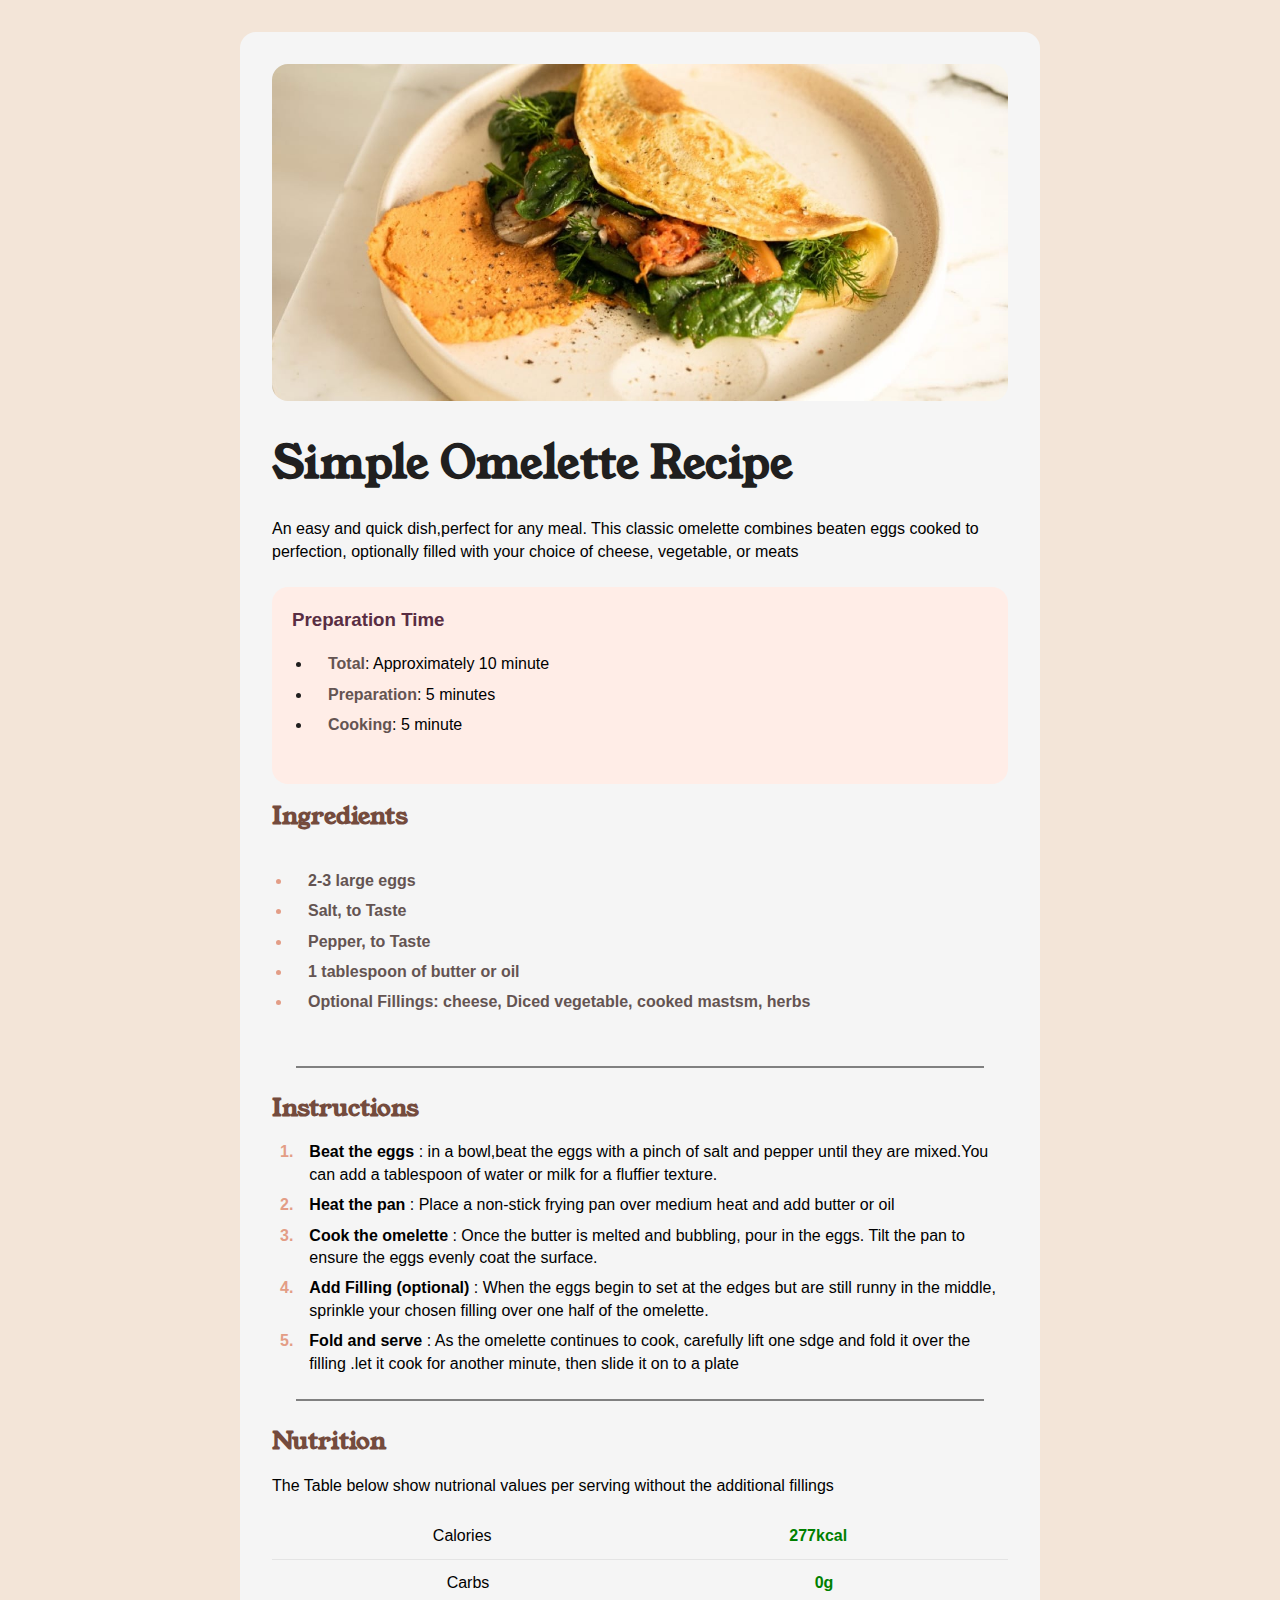
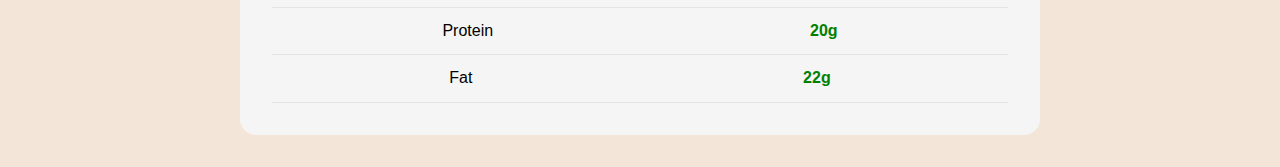
==== index.html @ 46818f7f "Add files via upload" ====
<!DOCTYPE html>
<html lang="en">
<head>
    <meta charset="UTF-8">
    <meta name="viewport" content="width=device-width, initial-scale=1.0">
    <title>Menue</title>
    <link rel="stylesheet" href="style.css">
</head>
<body>
    <div class="Topline">
    <div class="im">
        <img src="/images/image-omelette.jpeg" alt="food">
    </div>
        <div class="info">
            <h1>Simple Omelette Recipe</h1>
            <p class="read">
               An easy and quick dish,perfect for any meal. This classic omelette combines
                beaten eggs cooked to perfection, optionally filled with
                your choice of cheese, vegetable, or meats
            </p>
        
         <div class="cook">
            <h3>Preparation Time</h3>
            <ul>
                <li><span>Total</span>: Approximately 10 minute</li>
                <li><span>Preparation</span>: 5 minutes</li>
                <li><span>Cooking</span>: 5 minute</li>
            </ul>
         </div>
         <div class="ing">
             <h2>Ingredients</h2>
             <ul>
                <li><span> 2-3 large eggs</span></li>
                <li><span> Salt, to Taste</span></li>
                <li><span> Pepper, to Taste</span></li>
                <li><span> 1 tablespoon of butter or oil</span></li>
                <li><span> Optional Fillings: cheese, Diced vegetable, cooked mastsm, herbs</span></li>
             </ul>
         </div>
         <hr>
         <div class="ins">
            <h2>Instructions</h2>
            <div class="step">
                  <div class="note">1.</div>
                  <p>
                    <span>Beat the eggs</span>
                    : in a bowl,beat the eggs with a pinch of
                salt and pepper until they are mixed.You can add a tablespoon of water or milk
            for a fluffier texture.
                  </p>
                </div>
                <div class="step">
                    <div class="note">2.</div>
                <p>
                    <span>Heat the pan</span>
                    : Place a non-stick frying pan over medium heat and add butter or oil
                </p>
                </div>
               <div class="step">
                <div class="note">3.</div>
                <p>
                    <span>Cook the omelette</span>
                    : Once the butter is melted and bubbling, pour in the eggs.  
                    Tilt the pan to ensure the eggs evenly coat the surface.
                </p>
               </div>
            <div class="step">
                <div class="note">4.</div>
            <p>
                <span>Add Filling (optional)</span>
                : When the eggs begin to set at the edges but are still runny in the middle, 
            sprinkle your chosen filling over one half of the omelette.
            </p>
            </div>
            <div class="step">
                <div class="note">5.</div>
            <p>
                <span>Fold and serve</span>
                :  As the omelette continues to cook, carefully lift one sdge and fold it over
                the filling .let it cook for another minute, then slide it on to a plate
            </p>
            </div>
        </div>
        <hr>

        <div class="include">
             <h2>Nutrition</h2>
             <p class="nuin">
                The Table below show nutrional values per serving without the additional fillings
             </p>

             <div class="table">
                
                    <div class="ta">
                        <p>Calories</p>
                        <p class="pers">277kcal</p>
                    </div>
                    <div class="ta">
                        <p>Carbs</p>
                        <p class="pers">0g</p>
                    </div>
                    <div class="ta">
                        <p>Protein</p>
                        <p class="pers">20g</p>
                    </div>
                    <div class="ta">
                        <p>Fat</p>
                        <p class="pers">22g</p>
                    </div>
             </div>
        </div>
    </div>

</body>
</html>
---- style.css ----
@import url('https://fonts.googleapis.com/css2?family=Inter:wght@500&family=Prata&family=Young+Serif&display=swap');
*{
    margin: 0;
    padding: 0;
    box-sizing: border-box;
}
body{
    background-color:#f3e5d8 ;
    min-height: 1080px;
    font-family: 'outfit',sans-serif;
    line-height: 1.4;
    display: grid;
    place-content: center;
}
img{
    max-width: 100%;
    display: block;
}
h1, h2{
    font-family: 'Young Serif', serif;
    font-weight: 800;
}
h3 {
    color: #592d43;
 }
h1{
    color: #201f1f ;
    font-size: 44px;
}
h2{
    color:#744B3D ;
    margin-bottom: 16px;
}
.ing{
    margin: 16px 0;
}

 ul{
    padding: 20px;
 }
 ul li::marker{
    color: #201f1f;
    font-weight: bold;
 }
 ul li {
    margin-bottom: 8px;
 }
 ul li span{
    color: #645452;
    margin-left: 16px;
    font-weight: 700;
 }
 hr{
    margin: 24px;
    border: 1px solid gray;
 }
 .Topline{
     max-width: 800px;
     background-color: whitesmoke;
     margin: 32px;
     border-radius: 16px;
 }
 .Topline .im{
    padding: 32px;
    border-radius: 16px;
 }
 .Topline .im img{
    border-radius: 16px;
 }
 .info{
    padding: 0 32px 32px 32px;
 }
 .read{
    margin: 24px 0;
 }
 .cook{
    background-color: #FFEDE7;
    padding: 20px;
    border-radius: 16px;
 }
.ing ul li::marker {
    color: #e39d86
}

.step{
     padding-left:8px;
     margin-bottom: 8px;
     display: flex;
}
.ins .step .note{
    color: #e39d86;
    margin-right: 16px;
    font-weight: 600;
}
.ins .step p span{
    font-weight: 600;
}

.include li{
    margin-bottom: 8px;
}
.include li span{
    font-weight: 700;
}
.nuin{
    margin-top: 16px;
}
.include .nuin{
    margin-bottom: 16px;
}
.table .ta{
    padding: 12px;
    display: flex;
    align-items: center;
    justify-content: space-around;
    border-bottom: 1px solid #e4e4e4;
}
.pers{
   color: green;
   font-weight: 600;
}
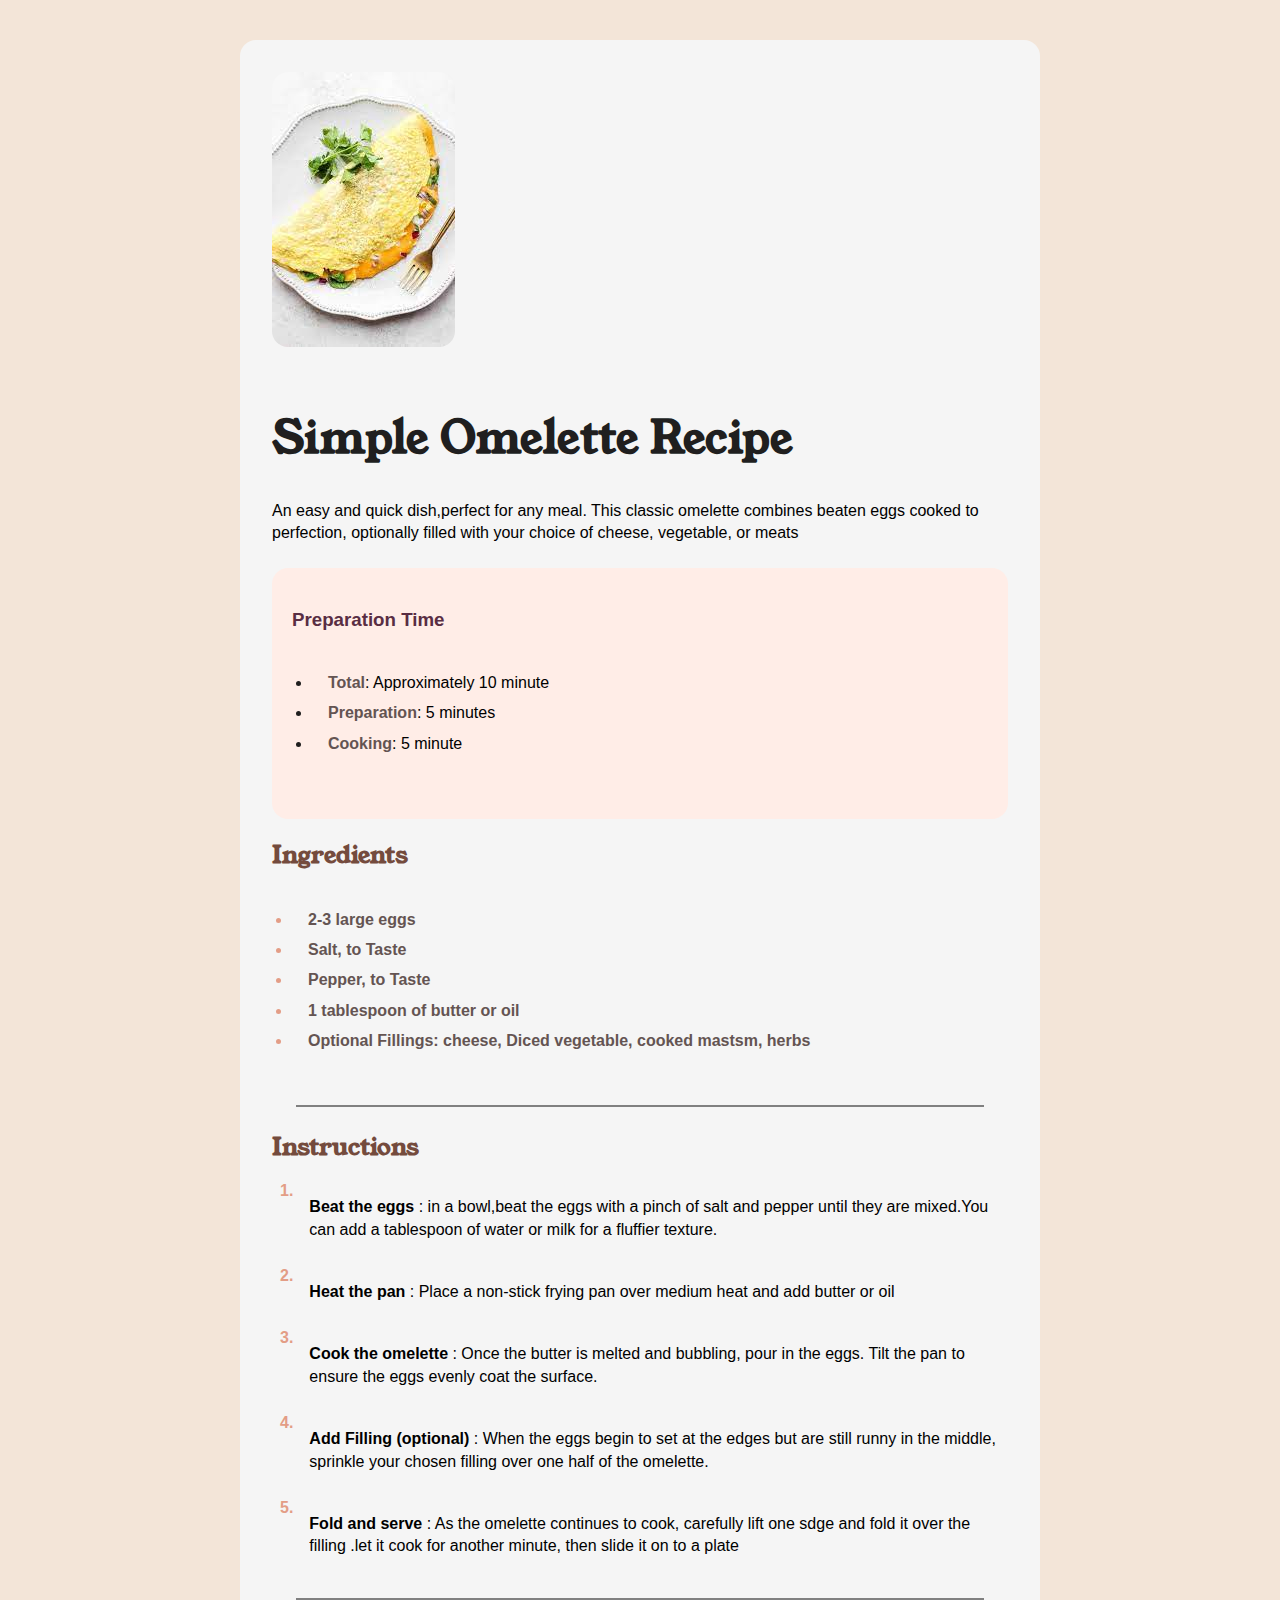
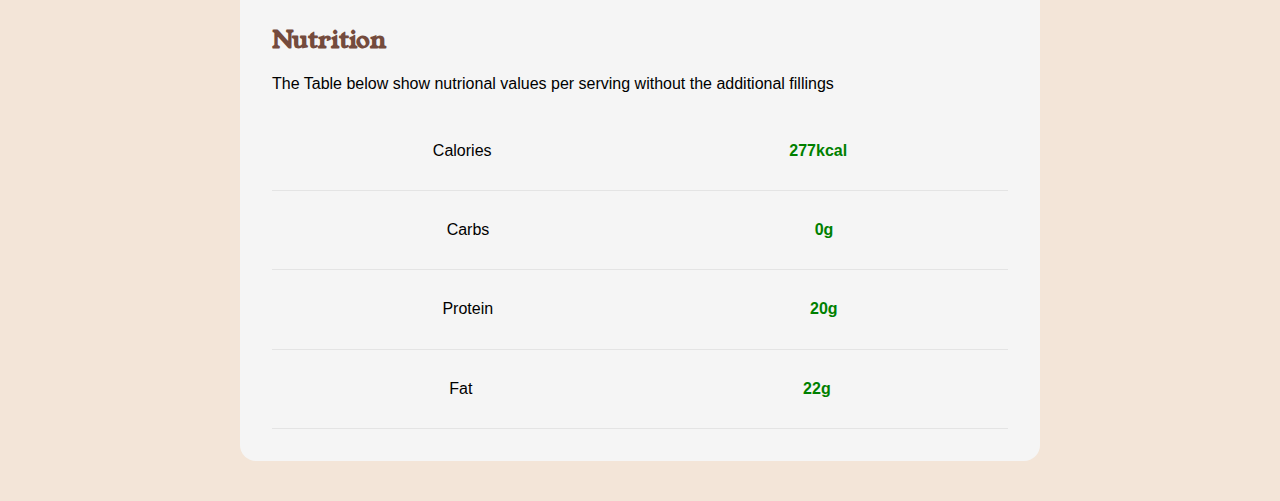
==== commit e2d86ad0: "Update index.html" ====
--- a/index.html
+++ b/index.html
@@ -9,7 +9,7 @@
 <body>
     <div class="Topline">
     <div class="im">
-        <img src="/images/image-omelette.jpeg" alt="food">
+        <img src="[data-uri]" alt="food">
     </div>
         <div class="info">
             <h1>Simple Omelette Recipe</h1>
@@ -112,4 +112,4 @@
     </div>
 
 </body>
-</html>+</html>
--- a/style.css
+++ b/style.css
@@ -1,4 +1,5 @@
 @import url('https://fonts.googleapis.com/css2?family=Inter:wght@500&family=Prata&family=Young+Serif&display=swap');
+@import url('https://fonts.googleapis.com/css2?family=Inter:wght@500&family=Outfit:wght@100..900&family=Prata&family=Young+Serif&display=swap')
 *{
     margin: 0;
     padding: 0;
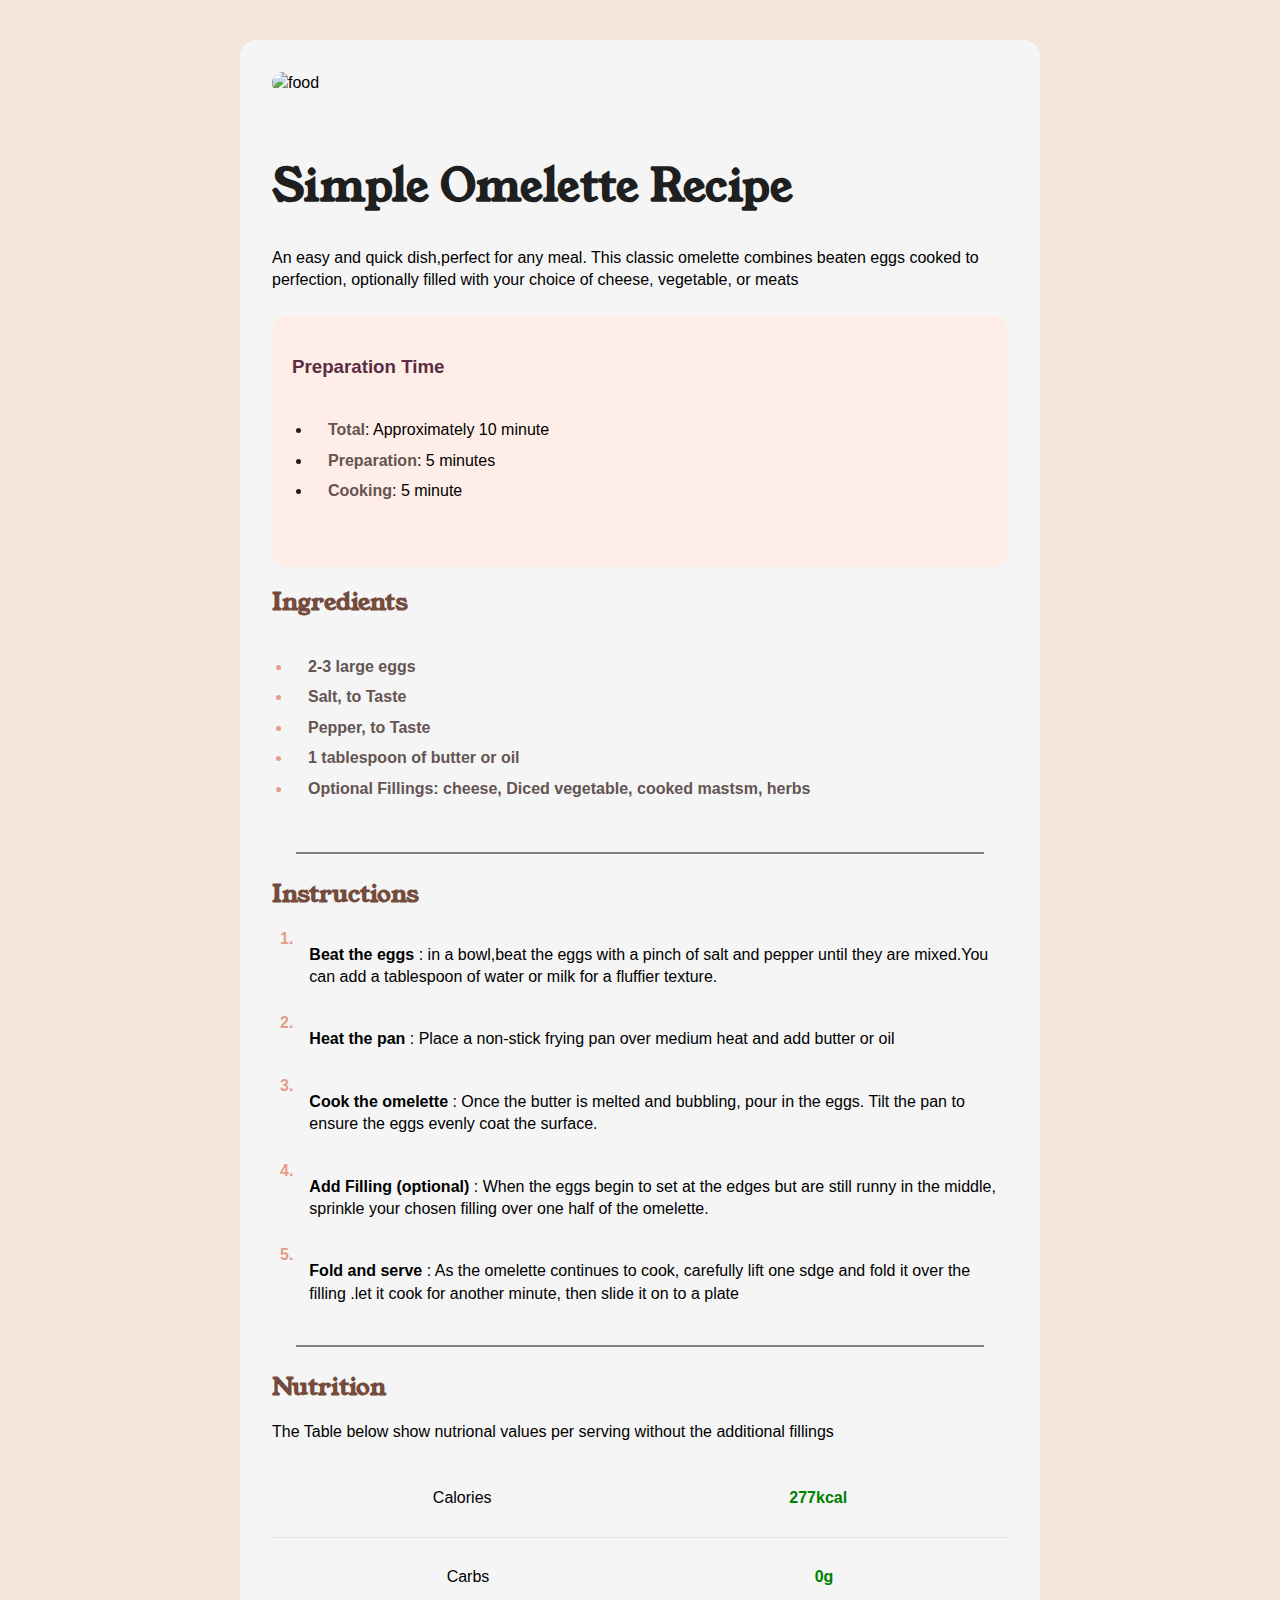
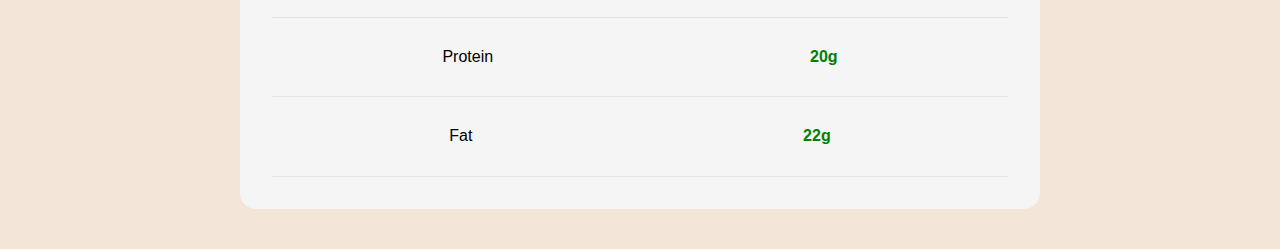
==== commit f04bb440: "Update index.html" ====
--- a/index.html
+++ b/index.html
@@ -9,7 +9,7 @@
 <body>
     <div class="Topline">
     <div class="im">
-        <img src="[data-uri]" alt="food">
+        <img src="https://shorturl.at/bmLY0" alt="food">
     </div>
         <div class="info">
             <h1>Simple Omelette Recipe</h1>
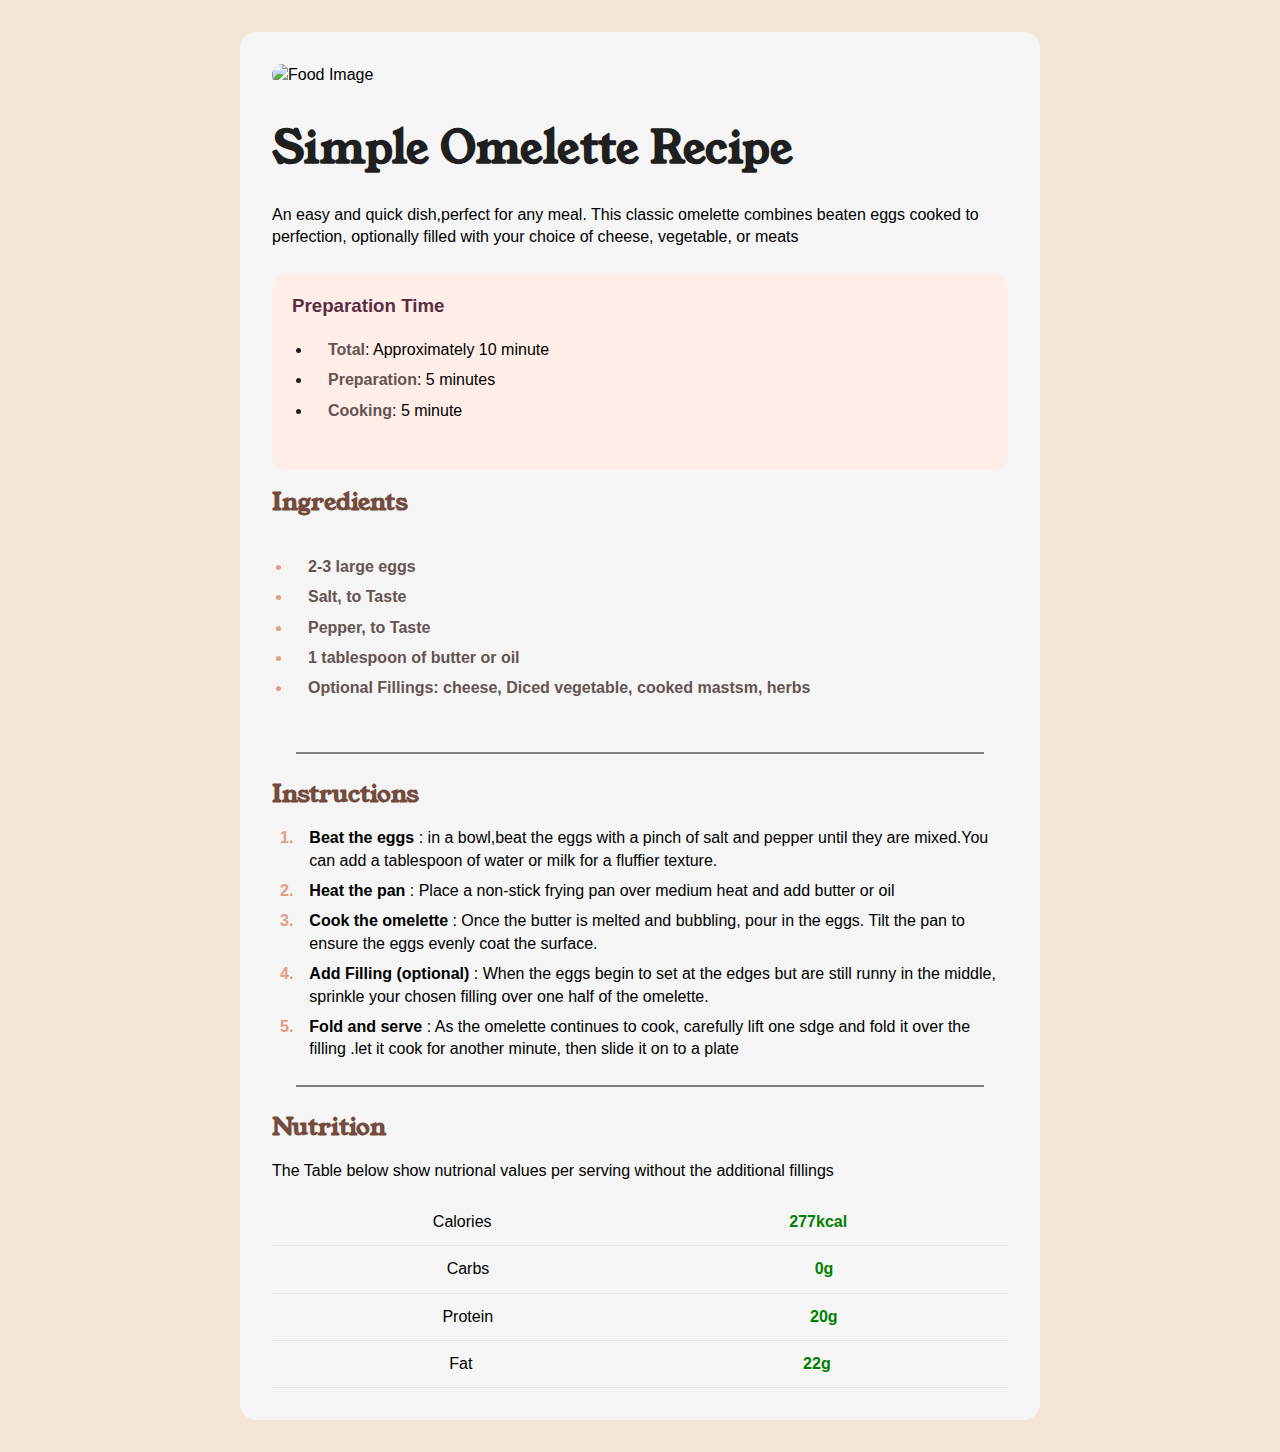
==== commit dcbcb12c: "Add files via upload" ====
--- a/index.html
+++ b/index.html
@@ -9,7 +9,7 @@
 <body>
     <div class="Topline">
     <div class="im">
-        <img src="https://shorturl.at/bmLY0" alt="food">
+        <img src="https://shorturl.at/bmLY0" alt="Food Image">
     </div>
         <div class="info">
             <h1>Simple Omelette Recipe</h1>
@@ -112,4 +112,4 @@
     </div>
 
 </body>
-</html>
+</html>--- a/style.css
+++ b/style.css
@@ -1,5 +1,4 @@
 @import url('https://fonts.googleapis.com/css2?family=Inter:wght@500&family=Prata&family=Young+Serif&display=swap');
-@import url('https://fonts.googleapis.com/css2?family=Inter:wght@500&family=Outfit:wght@100..900&family=Prata&family=Young+Serif&display=swap')
 *{
     margin: 0;
     padding: 0;
@@ -14,7 +13,7 @@
     place-content: center;
 }
 img{
-    max-width: 100%;
+    width: px;
     display: block;
 }
 h1, h2{
